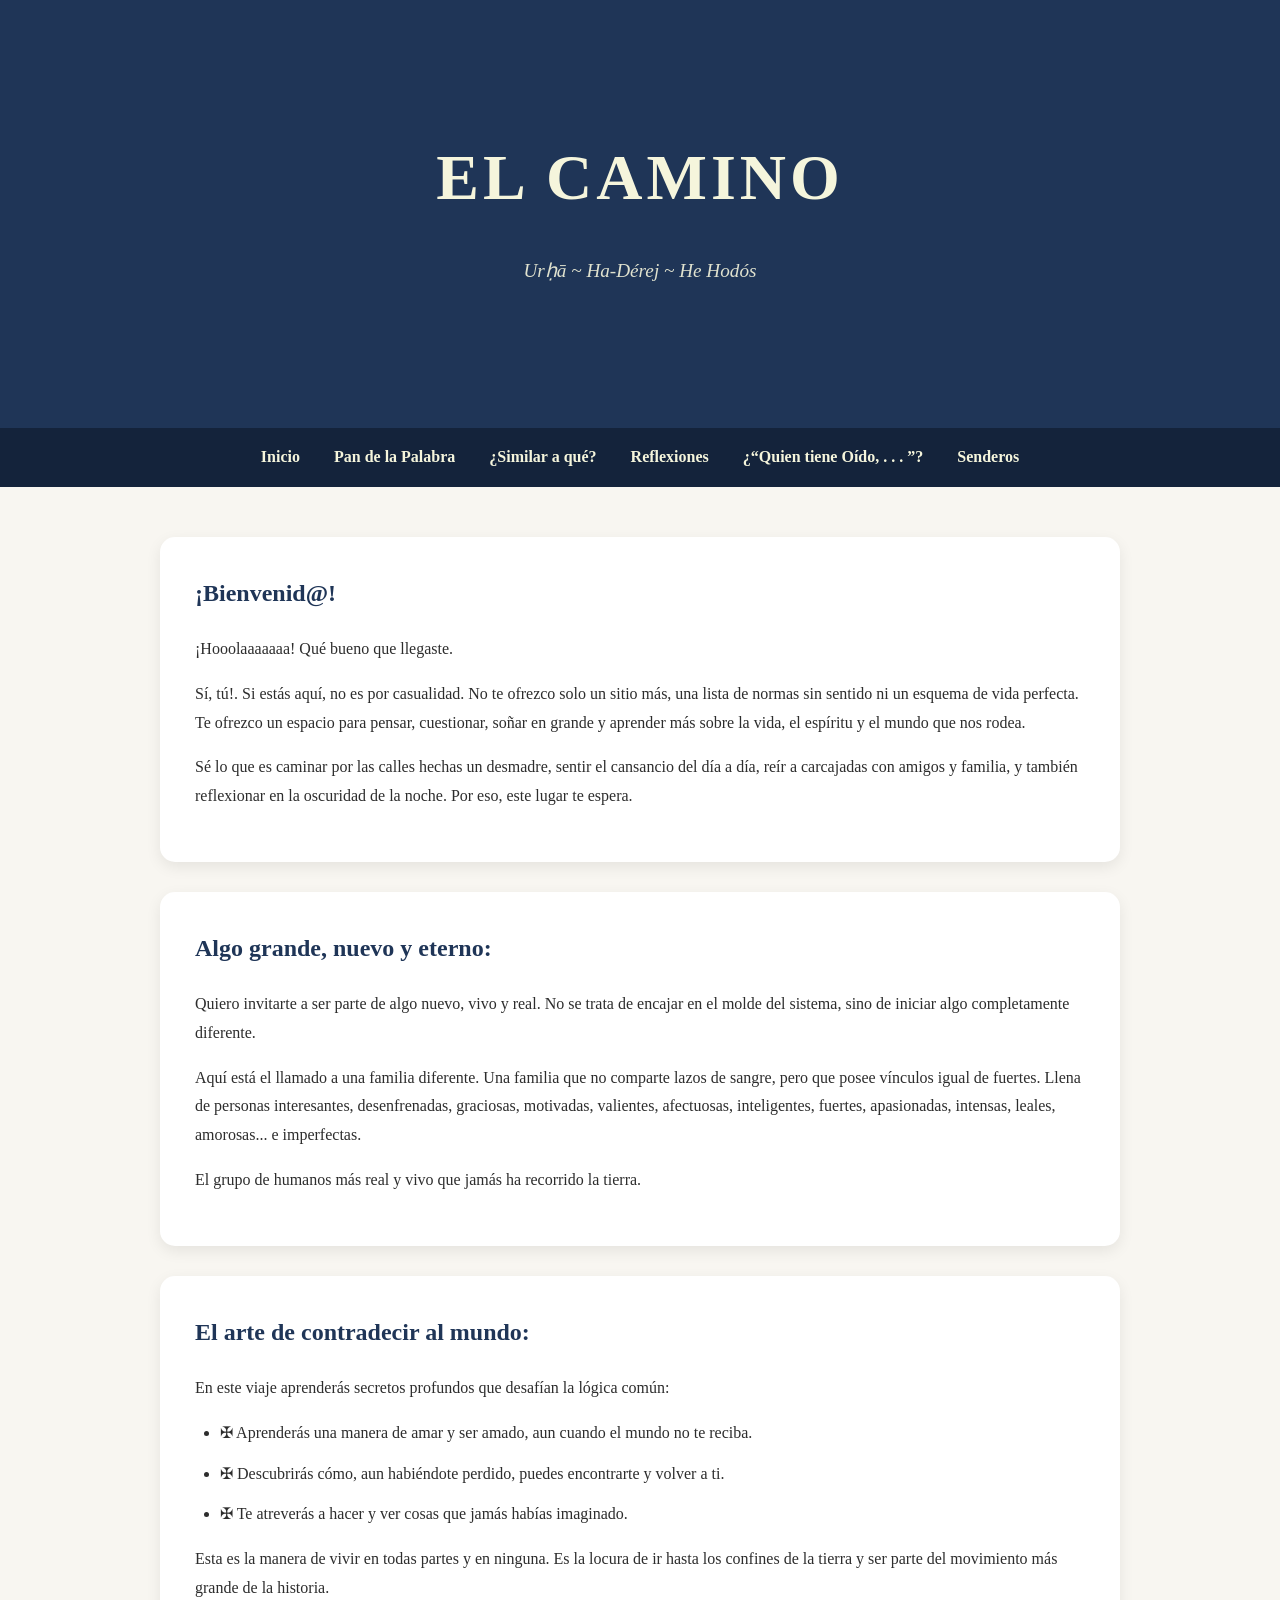
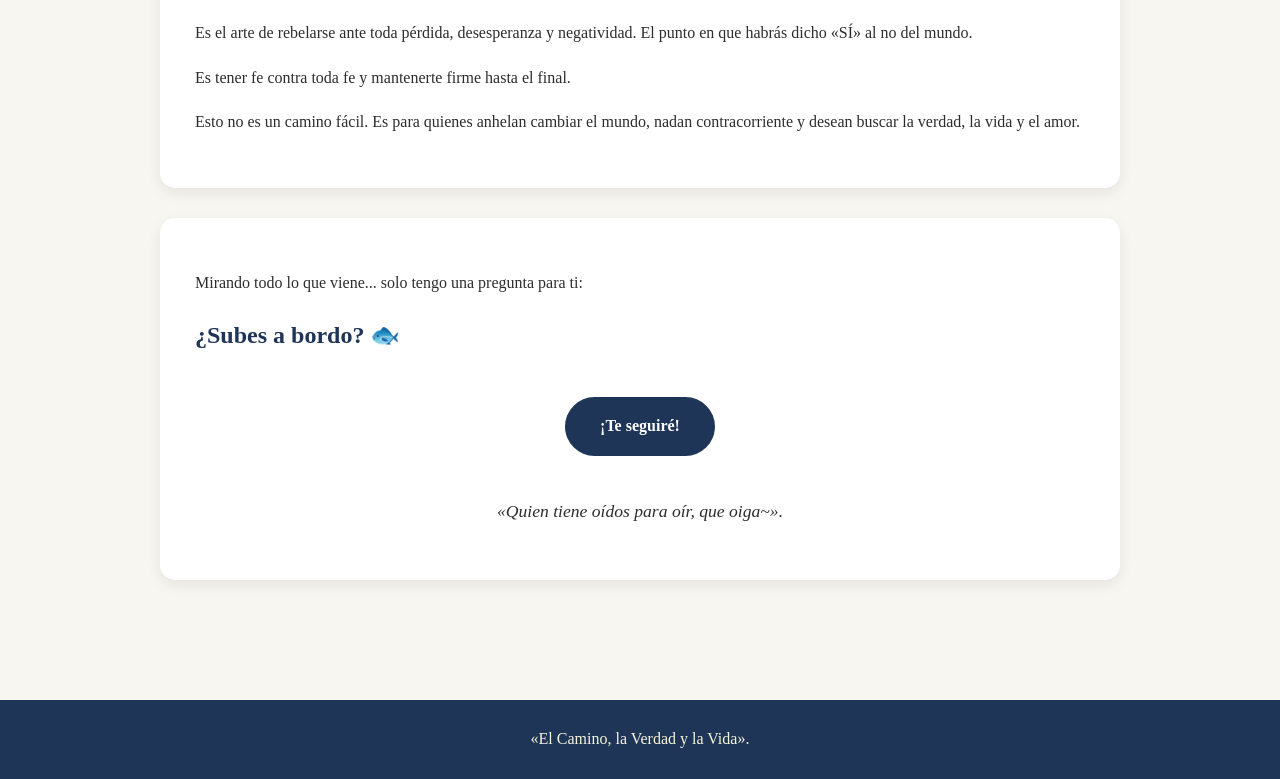
==== index.html @ 8c60557c "Update index.html" ====
<!DOCTYPE html>
<html lang="es">
<head>

<meta charset="UTF-8">
<meta name="viewport" content="width=device-width, initial-scale=1.0">

<title>«El Camino»</title>

<link rel="stylesheet" href="CSS/estilos.css">

<style>

*{
    box-sizing:border-box;
}

body{
    margin:0;
    font-family:Georgia, serif;
    background:#f8f6f1;
    color:#2d2d2d;
    line-height:1.8;
}

header{
    background:#1f3557;
    color:beige;
    text-align:center;
    padding:120px 20px;
}

header h1{
    margin:0;
    font-size:4rem;
    letter-spacing:4px;
    text-transform:uppercase;
}

header p{
    font-size:1.2rem;
    font-style:italic;
    opacity:0.9;
}

nav{
    background:#14233b;
    text-align:center;
    padding:15px;
    position:sticky;
    top:0;
    z-index:100;
}

nav a{
    color:beige;
    text-decoration:none;
    margin:0 15px;
    font-weight:bold;
    transition:0.3s;
}

nav a:hover{
    color:#d9b96e;
}

main{
    max-width:1000px;
    margin:auto;
    padding:50px 20px;
}

.seccion{
    background:white;
    padding:35px;
    margin-bottom:30px;
    border-radius:15px;
    box-shadow:0 5px 15px rgba(0,0,0,.08);
}

h2{
    color:#1f3557;
    margin-top:0;
}

ul{
    padding-left:25px;
}

li{
    margin-bottom:12px;
}

.cta{
    text-align:center;
    margin-top:40px;
}

.cta a{
    background:#1f3557;
    color:white;
    padding:15px 35px;
    border-radius:30px;
    text-decoration:none;
    font-weight:bold;
    display:inline-block;
}

.frase-final{
    text-align:center;
    font-style:italic;
    margin-top:40px;
    font-size:1.1rem;
}

footer{
    background:#1f3557;
    color:beige;
    text-align:center;
    padding:25px;
    margin-top:40px;
}

@media (max-width:768px){

    header h1{
        font-size:2.8rem;
    }

    nav a{
        display:block;
        margin:10px 0;
    }

}

</style>

</head><body><header><h1>El Camino</h1>

<p>
    Urḥā ~ Ha-Dérej ~ He Hodós
</p>

</header><nav>
    <a href="index.html">Inicio</a>
    <a href="pan-de-la-palabra.html">Pan de la Palabra</a>
    <a href="similar-a-que.html">¿Similar a qué?</a>
    <a href="reflexiones.html">Reflexiones</a>
    <a href="quien-tenga-oido.html">¿“Quien tiene Oído, . . . ”?</a>
    <a href="senderos.html">Senderos</a>
</nav><main><section class="seccion">
    
    <h2>¡Bienvenid@!</h2>

    <p>
        ¡Hooolaaaaaaa! Qué bueno que llegaste.
    </p>

    <p>
        Sí, tú!. Si estás aquí, no es por casualidad. No te ofrezco solo un sitio más, una lista de normas sin sentido ni un esquema de vida perfecta. Te ofrezco un espacio para pensar, cuestionar, soñar en grande y aprender más sobre la vida, el espíritu y el mundo que nos rodea.
    </p>

    <p>
        Sé lo que es caminar por las calles hechas un desmadre, sentir el cansancio del día a día, reír a carcajadas con amigos y familia, y también reflexionar en la oscuridad de la noche. Por eso, este lugar te espera.
    </p>

</section>

<section class="seccion">

    <h2>Algo grande, nuevo y eterno:</h2>

    <p>
        Quiero invitarte a ser parte de algo nuevo, vivo y real. No se trata de encajar en el molde del sistema, sino de iniciar algo completamente diferente.
    </p>

    <p>
        Aquí está el llamado a una familia diferente. Una familia que no comparte lazos de sangre, pero que posee vínculos igual de fuertes. Llena de personas interesantes, desenfrenadas, graciosas, motivadas, valientes, afectuosas, inteligentes, fuertes, apasionadas, intensas, leales, amorosas... e imperfectas.
    </p>

    <p>
        El grupo de humanos más real y vivo que jamás ha recorrido la tierra.
    </p>

</section>

<section class="seccion">

    <h2>El arte de contradecir al mundo:</h2>

    <p>
        En este viaje aprenderás secretos profundos que desafían la lógica común:
    </p>

    <ul>
        <li>✠ Aprenderás una manera de amar y ser amado, aun cuando el mundo no te reciba.</li>

        <li>✠ Descubrirás cómo, aun habiéndote perdido, puedes encontrarte y volver a ti.</li>

        <li>✠ Te atreverás a hacer y ver cosas que jamás habías imaginado.</li>
    </ul>

    <p>
        Esta es la manera de vivir en todas partes y en ninguna. Es la locura de ir hasta los confines de la tierra y ser parte del movimiento más grande de la historia.
    </p>

    <p>
        Es el arte de rebelarse ante toda pérdida, desesperanza y negatividad. El punto en que habrás dicho «SÍ» al no del mundo.
    </p>

    <p>
        Es tener fe contra toda fe y mantenerte firme hasta el final.
    </p>

    <p>
        Esto no es un camino fácil. Es para quienes anhelan cambiar el mundo, nadan contracorriente y desean buscar la verdad, la vida y el amor.
    </p>

</section>

<section class="seccion">

    <p>
        Mirando todo lo que viene... solo tengo una pregunta para ti:
    </p>

    <h2>¿Subes a bordo? 🐟</h2>

    <div class="cta">
        <a href="#">¡Te seguiré!</a>
    </div>

    <p class="frase-final">
        «Quien tiene oídos para oír, que oiga~».
    </p>

</section>

</main><footer>
    «El Camino, la Verdad y la Vida».
</footer></body>
</html>
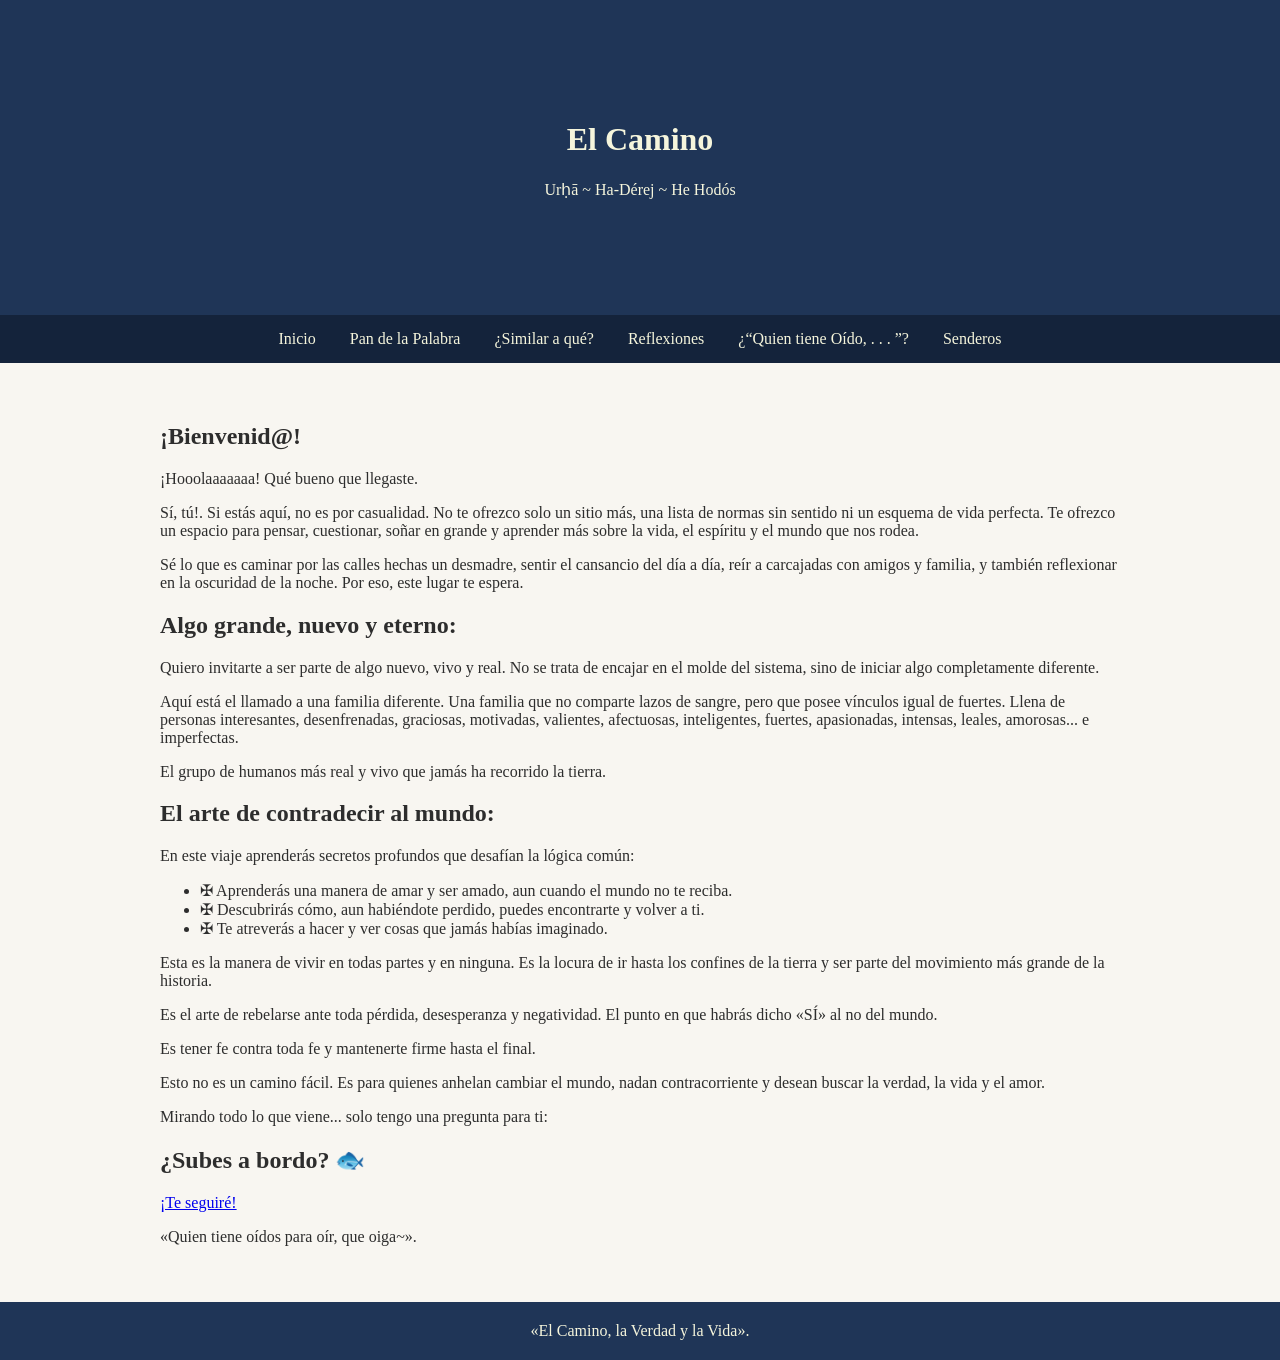
==== commit eeef69d2: "Update index.html" ====
--- a/index.html
+++ b/index.html
@@ -4,137 +4,8 @@
 
 <meta charset="UTF-8">
 <meta name="viewport" content="width=device-width, initial-scale=1.0">
-
 <title>«El Camino»</title>
-
-<link rel="stylesheet" href="CSS/estilos.css">
-
-<style>
-
-*{
-    box-sizing:border-box;
-}
-
-body{
-    margin:0;
-    font-family:Georgia, serif;
-    background:#f8f6f1;
-    color:#2d2d2d;
-    line-height:1.8;
-}
-
-header{
-    background:#1f3557;
-    color:beige;
-    text-align:center;
-    padding:120px 20px;
-}
-
-header h1{
-    margin:0;
-    font-size:4rem;
-    letter-spacing:4px;
-    text-transform:uppercase;
-}
-
-header p{
-    font-size:1.2rem;
-    font-style:italic;
-    opacity:0.9;
-}
-
-nav{
-    background:#14233b;
-    text-align:center;
-    padding:15px;
-    position:sticky;
-    top:0;
-    z-index:100;
-}
-
-nav a{
-    color:beige;
-    text-decoration:none;
-    margin:0 15px;
-    font-weight:bold;
-    transition:0.3s;
-}
-
-nav a:hover{
-    color:#d9b96e;
-}
-
-main{
-    max-width:1000px;
-    margin:auto;
-    padding:50px 20px;
-}
-
-.seccion{
-    background:white;
-    padding:35px;
-    margin-bottom:30px;
-    border-radius:15px;
-    box-shadow:0 5px 15px rgba(0,0,0,.08);
-}
-
-h2{
-    color:#1f3557;
-    margin-top:0;
-}
-
-ul{
-    padding-left:25px;
-}
-
-li{
-    margin-bottom:12px;
-}
-
-.cta{
-    text-align:center;
-    margin-top:40px;
-}
-
-.cta a{
-    background:#1f3557;
-    color:white;
-    padding:15px 35px;
-    border-radius:30px;
-    text-decoration:none;
-    font-weight:bold;
-    display:inline-block;
-}
-
-.frase-final{
-    text-align:center;
-    font-style:italic;
-    margin-top:40px;
-    font-size:1.1rem;
-}
-
-footer{
-    background:#1f3557;
-    color:beige;
-    text-align:center;
-    padding:25px;
-    margin-top:40px;
-}
-
-@media (max-width:768px){
-
-    header h1{
-        font-size:2.8rem;
-    }
-
-    nav a{
-        display:block;
-        margin:10px 0;
-    }
-
-}
-
-</style>
+<link rel="stylesheet" href="css/estilos.css">
 
 </head><body><header><h1>El Camino</h1>
 
--- a/css/estilos.css
+++ b/css/estilos.css
@@ -0,0 +1,42 @@
+*{
+    box-sizing:border-box;
+}
+
+body{
+    margin:0;
+    font-family:Georgia, serif;
+    background:#f8f6f1;
+    color:#2d2d2d;
+}
+
+header{
+    background:#1f3557;
+    color:beige;
+    text-align:center;
+    padding:100px 20px;
+}
+
+nav{
+    background:#14233b;
+    padding:15px;
+    text-align:center;
+}
+
+nav a{
+    color:beige;
+    text-decoration:none;
+    margin:0 15px;
+}
+
+main{
+    max-width:1000px;
+    margin:auto;
+    padding:40px 20px;
+}
+
+footer{
+    background:#1f3557;
+    color:beige;
+    text-align:center;
+    padding:20px;
+}
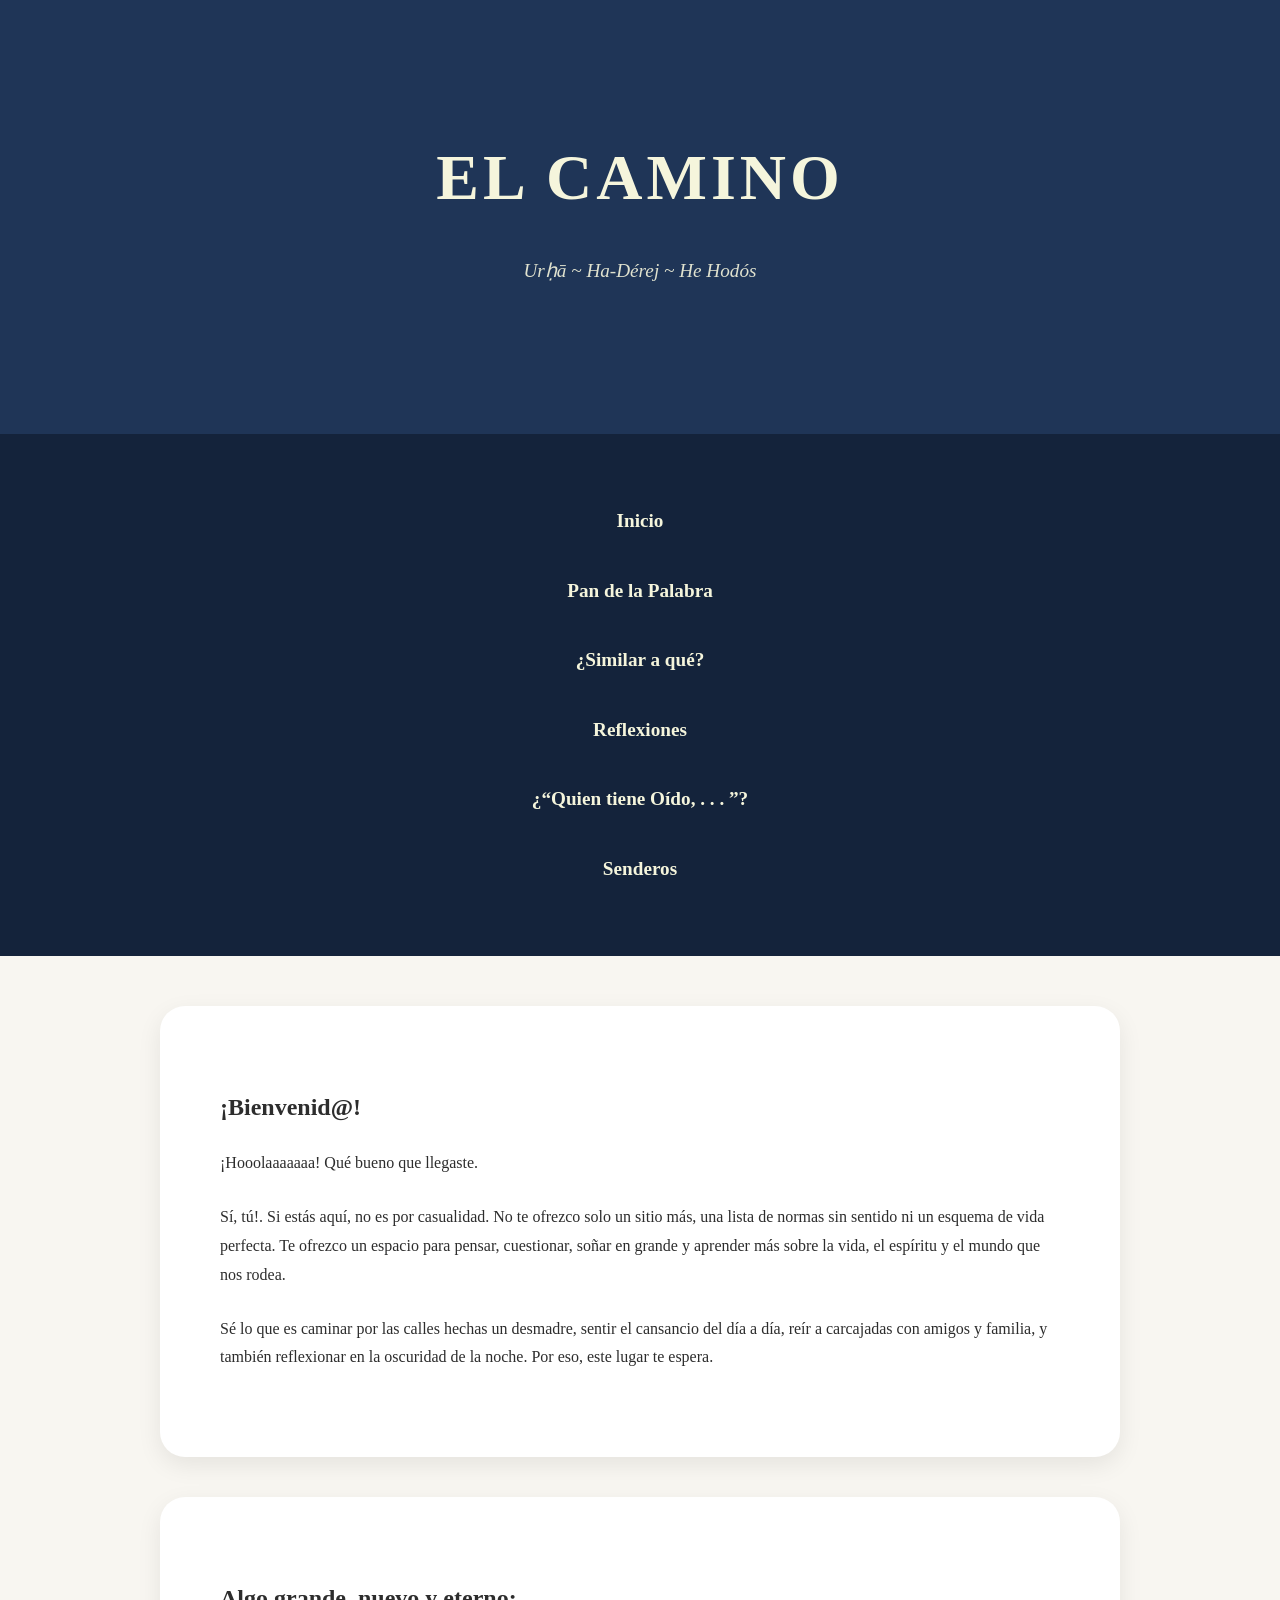
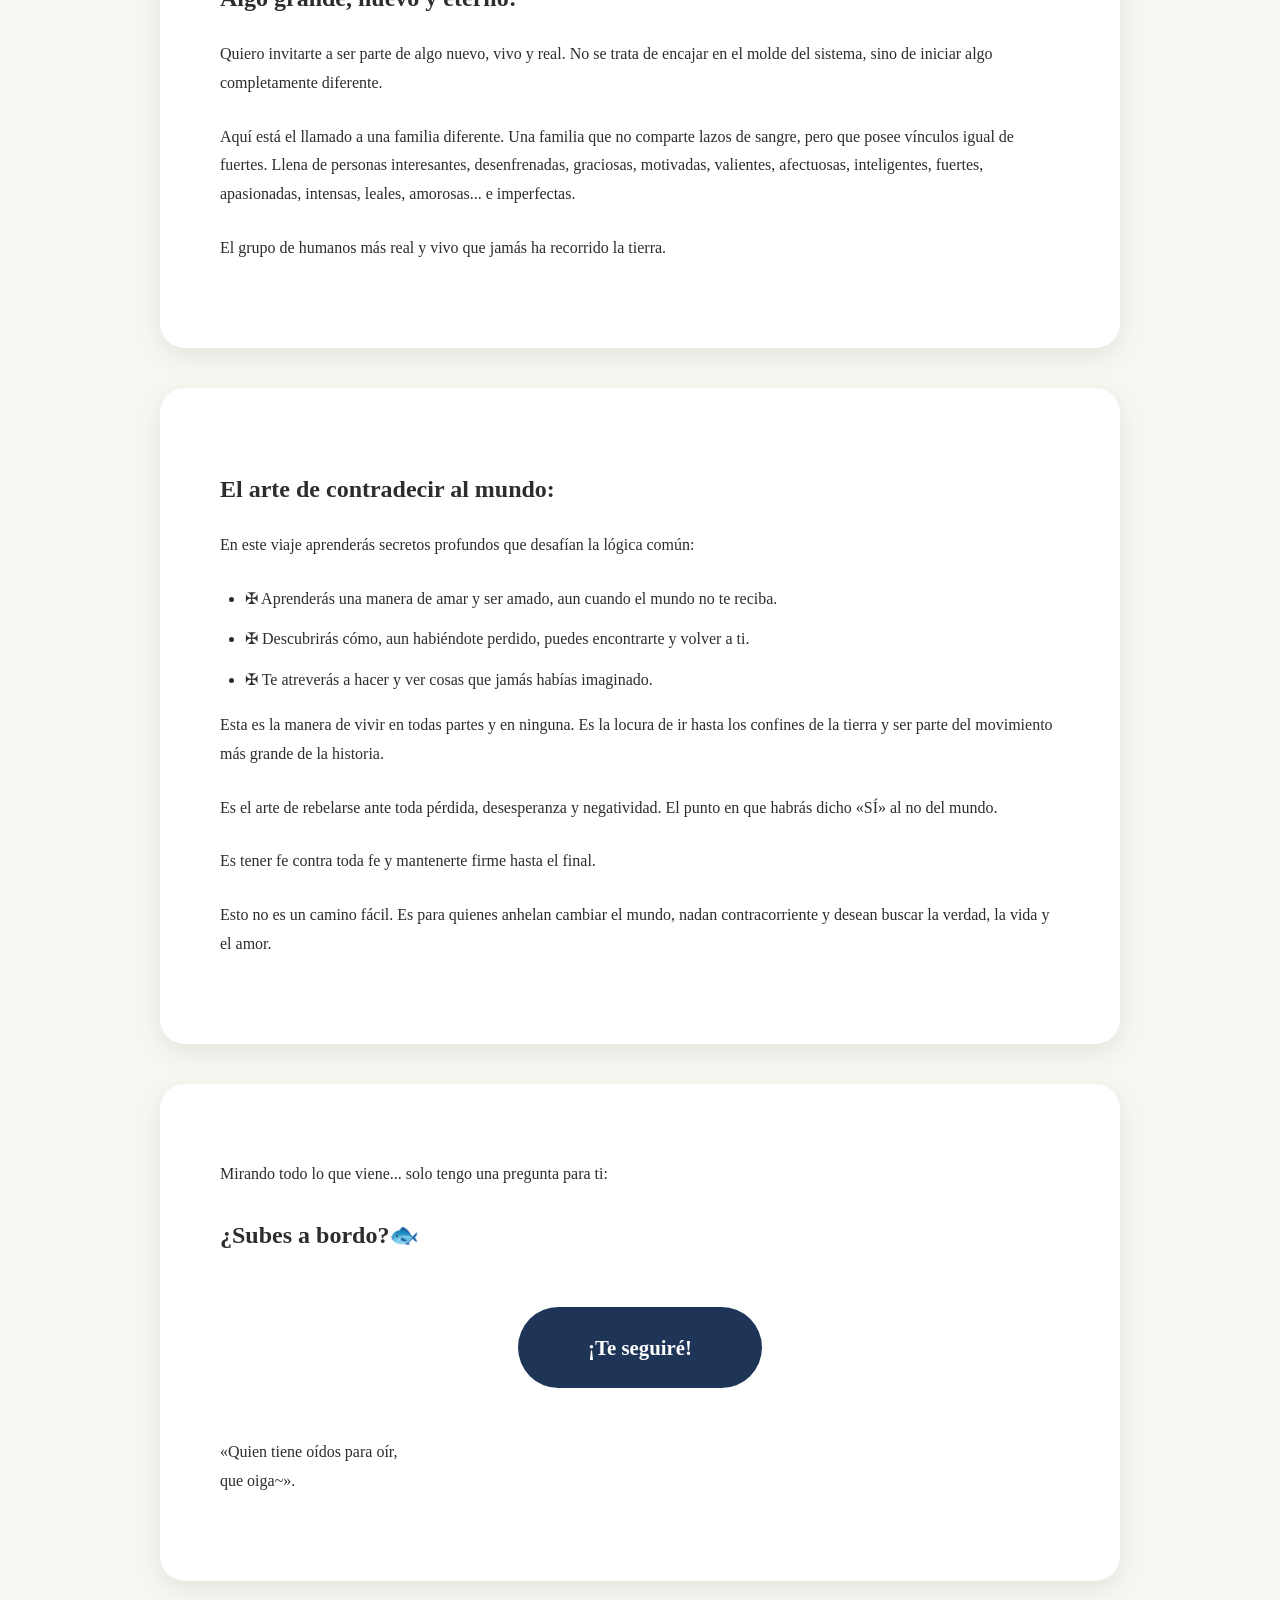
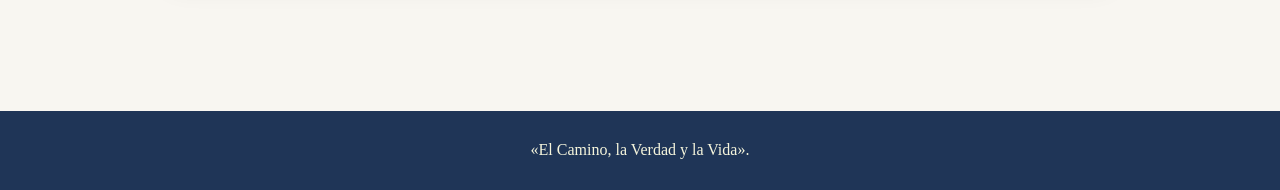
==== commit 7dac8ce3: "Update index.html" ====
--- a/index.html
+++ b/index.html
@@ -96,14 +96,15 @@
         Mirando todo lo que viene... solo tengo una pregunta para ti:
     </p>
 
-    <h2>¿Subes a bordo? 🐟</h2>
+    <h2>¿Subes a bordo?🐟</h2>
 
     <div class="cta">
         <a href="#">¡Te seguiré!</a>
     </div>
 
     <p class="frase-final">
-        «Quien tiene oídos para oír, que oiga~».
+        «Quien tiene oídos para oír,<br>
+        que oiga~».
     </p>
 
 </section>
--- a/css/estilos.css
+++ b/css/estilos.css
@@ -7,36 +7,119 @@
     font-family:Georgia, serif;
     background:#f8f6f1;
     color:#2d2d2d;
+    line-height:1.8;
 }
 
 header{
     background:#1f3557;
     color:beige;
     text-align:center;
-    padding:100px 20px;
+    padding:120px 20px;
+}
+
+header h1{
+    margin:0;
+    font-size:4rem;
+    letter-spacing:4px;
+    text-transform:uppercase;
+}
+
+header p{
+    font-size:1.2rem;
+    font-style:italic;
+    opacity:.9;
 }
 
 nav{
     background:#14233b;
-    padding:15px;
+    position:sticky;
+    top:0;
+    z-index:100;
     text-align:center;
+    padding:35px 20px;
 }
 
 nav a{
+    display:block;
     color:beige;
     text-decoration:none;
-    margin:0 15px;
+    font-weight:bold;
+    font-size:1.2rem;
+    margin:35px 0;
+}
+
+nav a:hover{
+    color:#d9b96e;
 }
 
 main{
     max-width:1000px;
     margin:auto;
-    padding:40px 20px;
+    padding:50px 20px;
+}
+
+.seccion{
+    background:white;
+    padding:60px;
+    margin-bottom:40px;
+    border-radius:25px;
+    box-shadow:0 8px 25px rgba(0,0,0,.08);
+}    p{
+    margin-bottom:25px;
+    }
+}
+h2{
+    color:#1f3557;
+    margin-top:0;
+}
+
+ul{
+    padding-left:25px;
+}
+
+li{
+    margin-bottom:12px;
 }
 
 footer{
     background:#1f3557;
     color:beige;
     text-align:center;
-    padding:20px;
+    padding:25px;
+    margin-top:40px;
 }
+
+@media (max-width:768px){
+
+    header h1{
+        font-size:2.8rem;
+    }
+
+    nav a{
+        display:inline-block;
+        margin:5px;
+    }
+ 
+.frase-final{
+    text-align:center;
+    font-style:italic;
+    font-size:1.2rem;
+    margin-top:50px;
+}
+    
+}.cta{
+    text-align:center;
+    margin-top:50px;
+    margin-bottom:50px;
+}
+
+.cta a{
+    background:#1f3557;
+    color:white;
+    padding:22px 70px;
+    border-radius:50px;
+    text-decoration:none;
+    font-weight:bold;
+    font-size:1.3rem;
+    display:inline-block;
+}
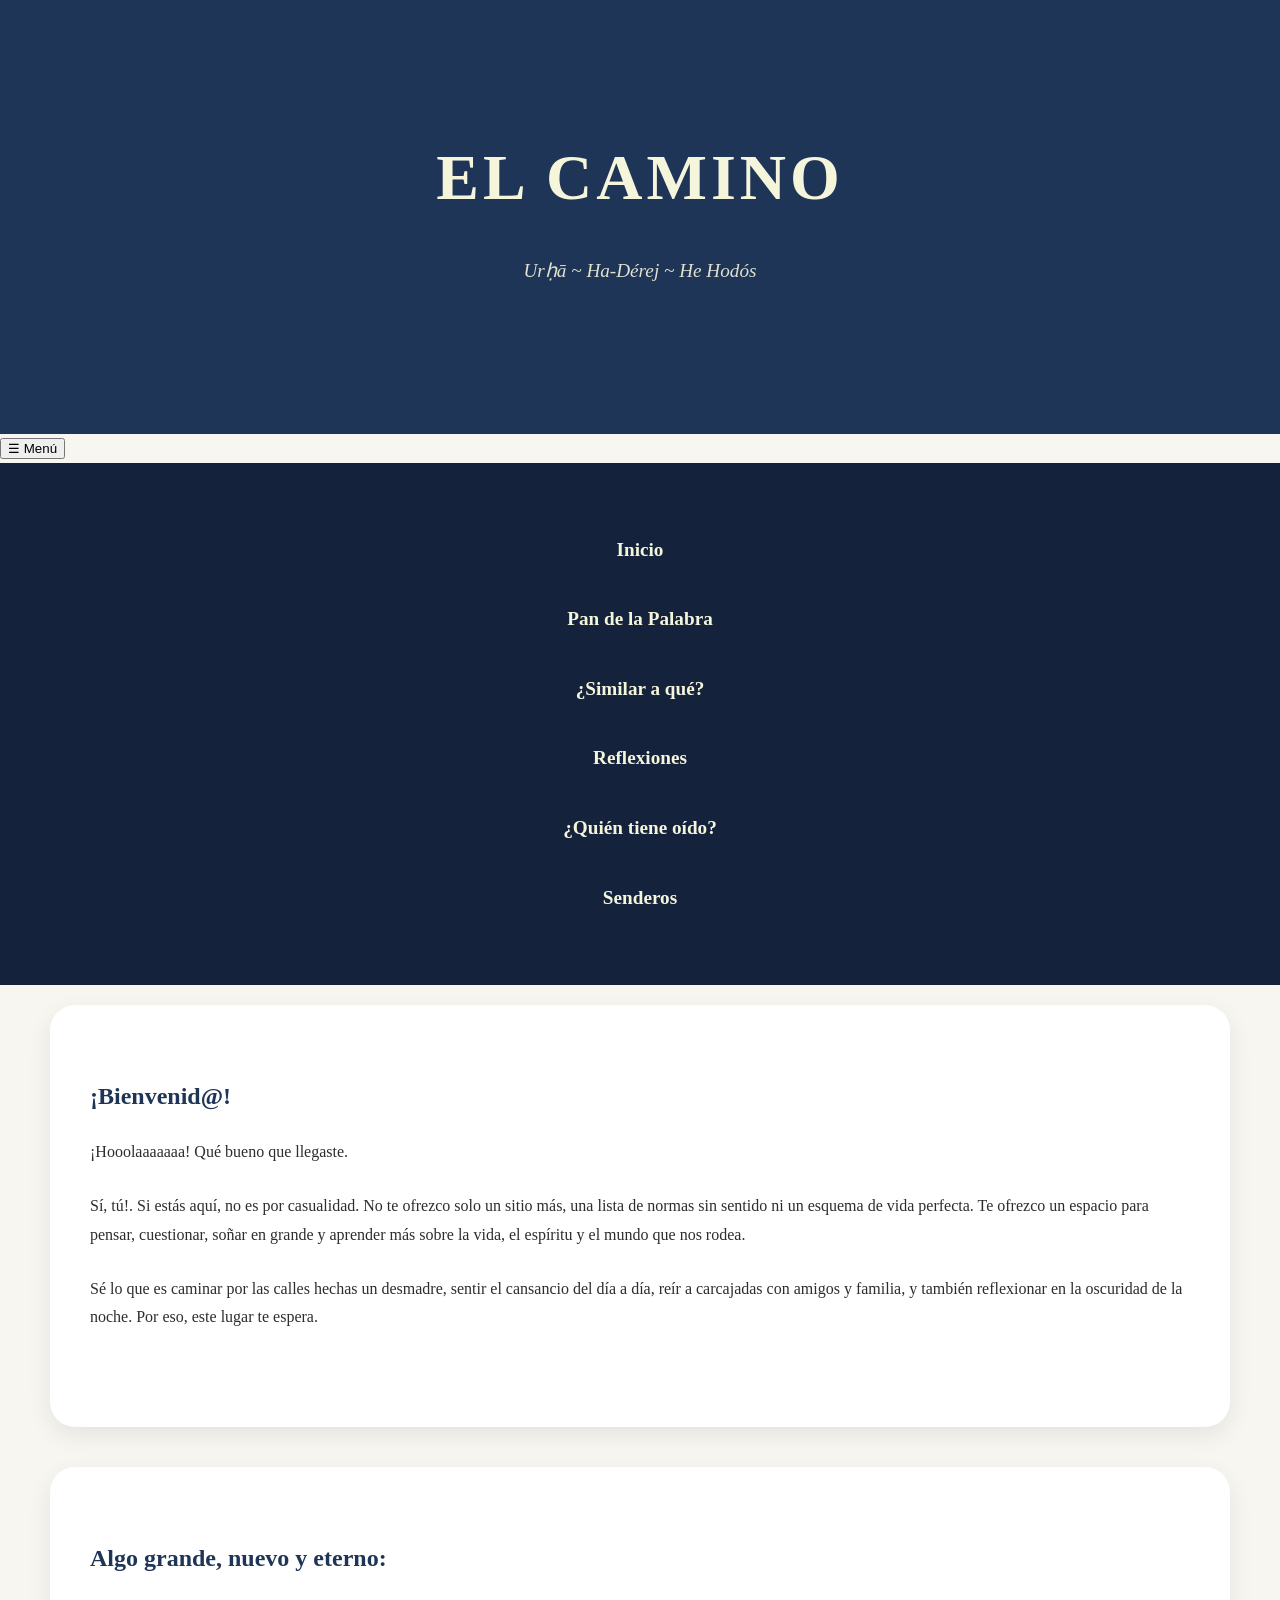
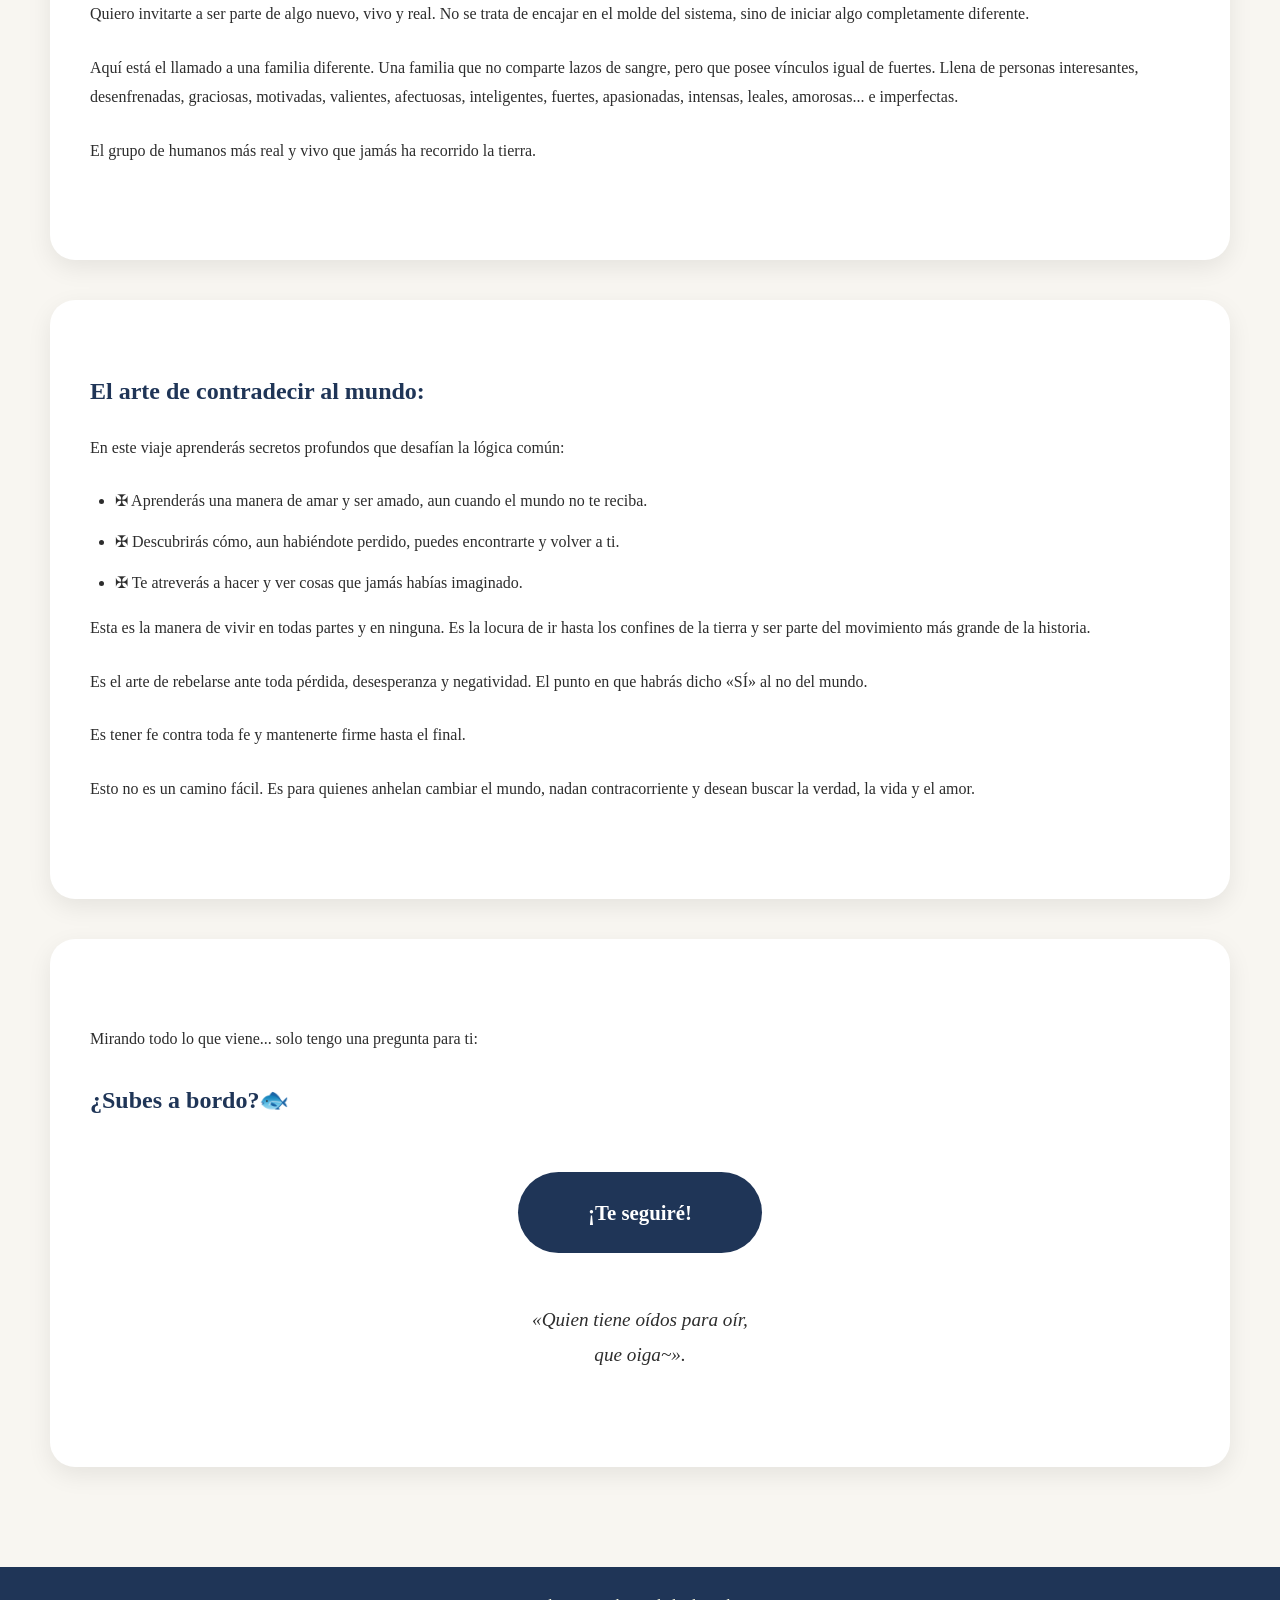
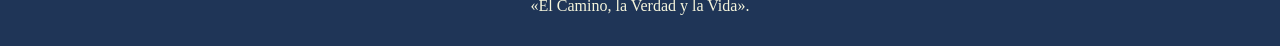
==== commit b584deb4: "Update index.html" ====
--- a/index.html
+++ b/index.html
@@ -13,12 +13,16 @@
     Urḥā ~ Ha-Dérej ~ He Hodós
 </p>
 
-</header><nav>
+</header><button class="menu-btn" onclick="toggleMenu()">
+☰ Menú
+</button>
+
+<nav id="menu">
     <a href="index.html">Inicio</a>
     <a href="pan-de-la-palabra.html">Pan de la Palabra</a>
     <a href="similar-a-que.html">¿Similar a qué?</a>
     <a href="reflexiones.html">Reflexiones</a>
-    <a href="quien-tenga-oido.html">¿“Quien tiene Oído, . . . ”?</a>
+    <a href="quien-tenga-oido.html">¿Quién tiene oído?</a>
     <a href="senderos.html">Senderos</a>
 </nav><main><section class="seccion">
     
--- a/css/estilos.css
+++ b/css/estilos.css
@@ -53,21 +53,24 @@
 }
 
 main{
-    max-width:1000px;
+    width:100%;
+    max-width:1200px;
     margin:auto;
-    padding:50px 20px;
+    padding:20px 10px;
 }
 
 .seccion{
     background:white;
-    padding:60px;
+    padding:70px 40px;
     margin-bottom:40px;
     border-radius:25px;
     box-shadow:0 8px 25px rgba(0,0,0,.08);
-}    p{
+}
+
+p{
     margin-bottom:25px;
-    }
 }
+
 h2{
     color:#1f3557;
     margin-top:0;
@@ -79,6 +82,31 @@
 
 li{
     margin-bottom:12px;
+}
+
+.frase-final{
+    text-align:center;
+    font-style:italic;
+    font-size:1.2rem;
+    margin-top:50px;
+}
+
+.cta{
+    text-align:center;
+    margin-top:50px;
+    margin-bottom:50px;
+}
+
+.cta a{
+    background:#1f3557;
+    color:white;
+    padding:22px 70px;
+    border-radius:50px;
+    text-decoration:none;
+    font-weight:bold;
+    font-size:1.3rem;
+    display:inline-block;
+    white-space:nowrap;
 }
 
 footer{
@@ -96,30 +124,40 @@
     }
 
     nav a{
-        display:inline-block;
-        margin:5px;
+        display:block;
+        margin:25px 0;
     }
- 
-.frase-final{
-    text-align:center;
-    font-style:italic;
+
+
+    .menu-btn{
+    width:100%;
+    background:#14233b;
+    color:beige;
+    border:none;
+    padding:18px;
     font-size:1.2rem;
-    margin-top:50px;
-}
-    
-}.cta{
-    text-align:center;
-    margin-top:50px;
-    margin-bottom:50px;
+    font-family:Georgia, serif;
+    cursor:pointer;
+    position:sticky;
+    top:0;
+    z-index:101;
 }
 
-.cta a{
-    background:#1f3557;
-    color:white;
-    padding:22px 70px;
-    border-radius:50px;
+#menu{
+    display:none;
+    background:#14233b;
+    text-align:center;
+    padding:20px;
+}
+
+#menu a{
+    display:block;
+    color:beige;
     text-decoration:none;
     font-weight:bold;
-    font-size:1.3rem;
-    display:inline-block;
+    margin:20px 0;
 }
+
+#menu a:hover{
+    color:#d9b96e;
+}
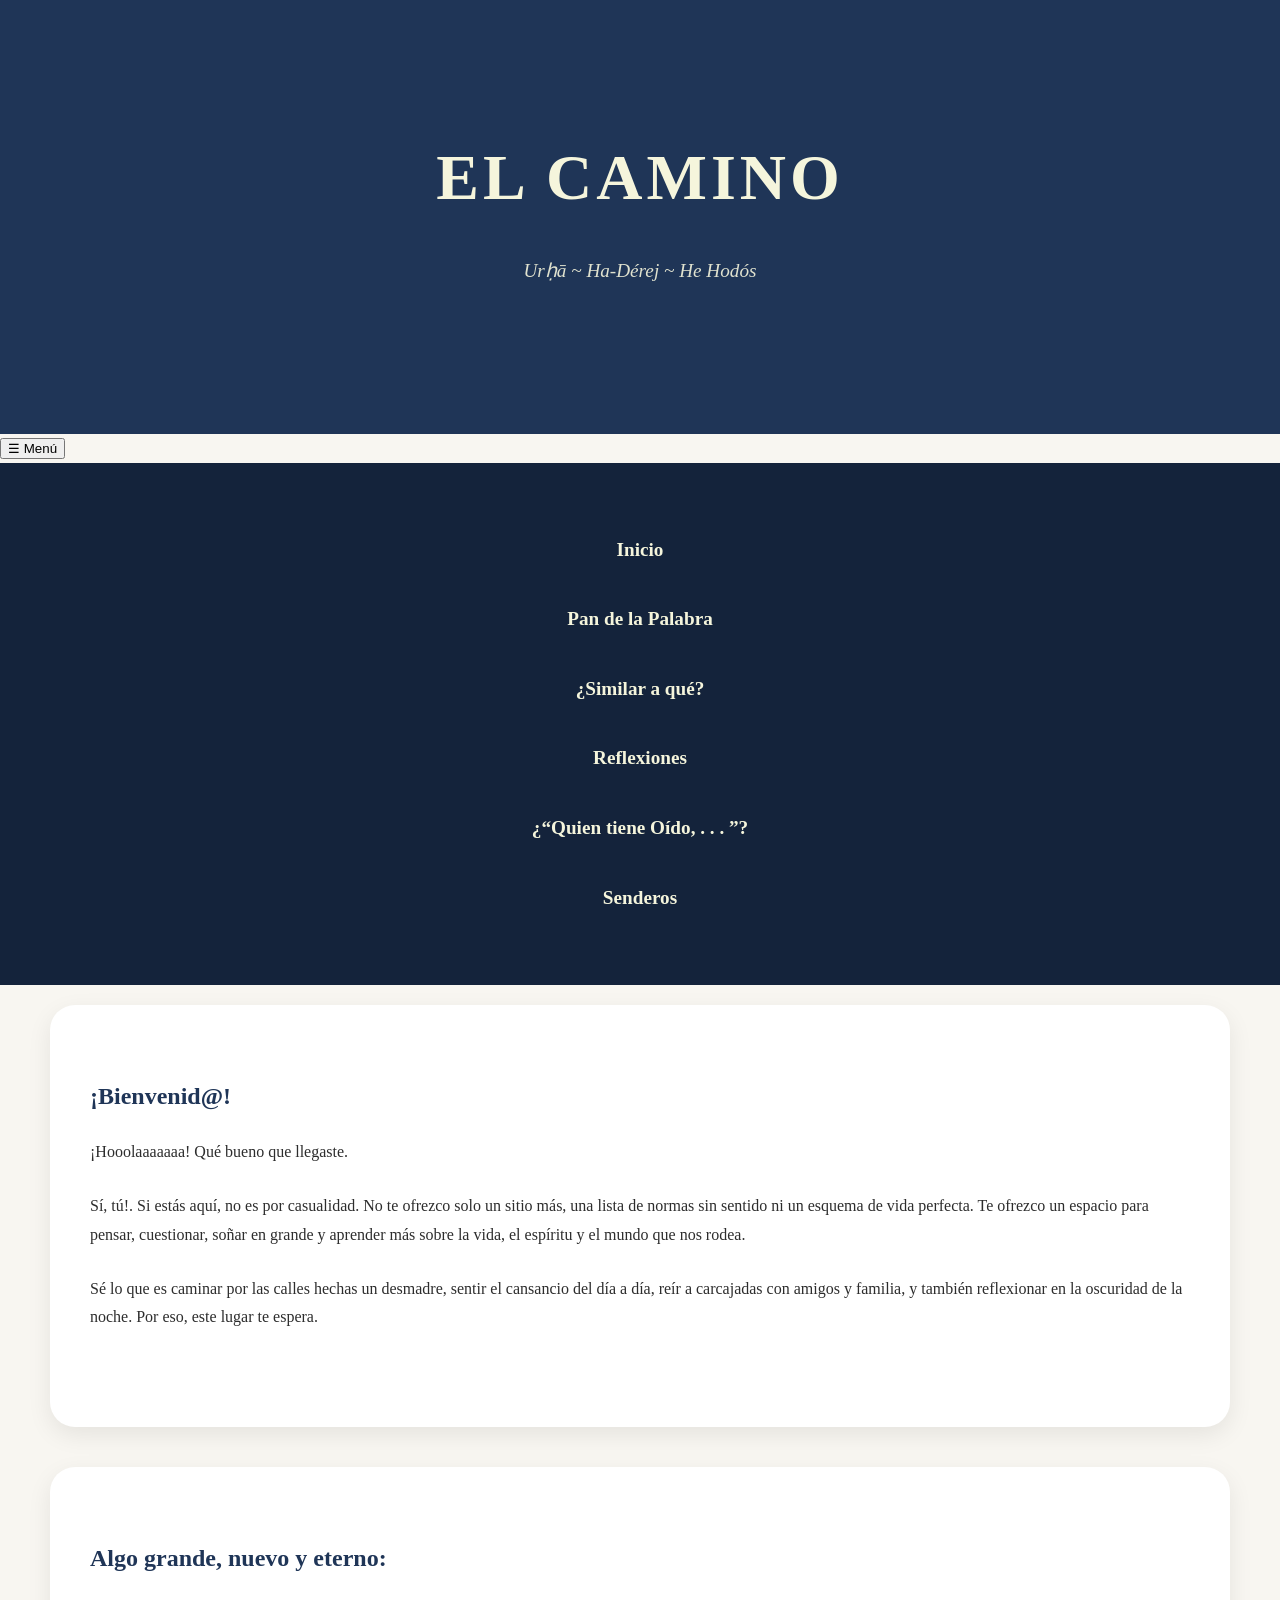
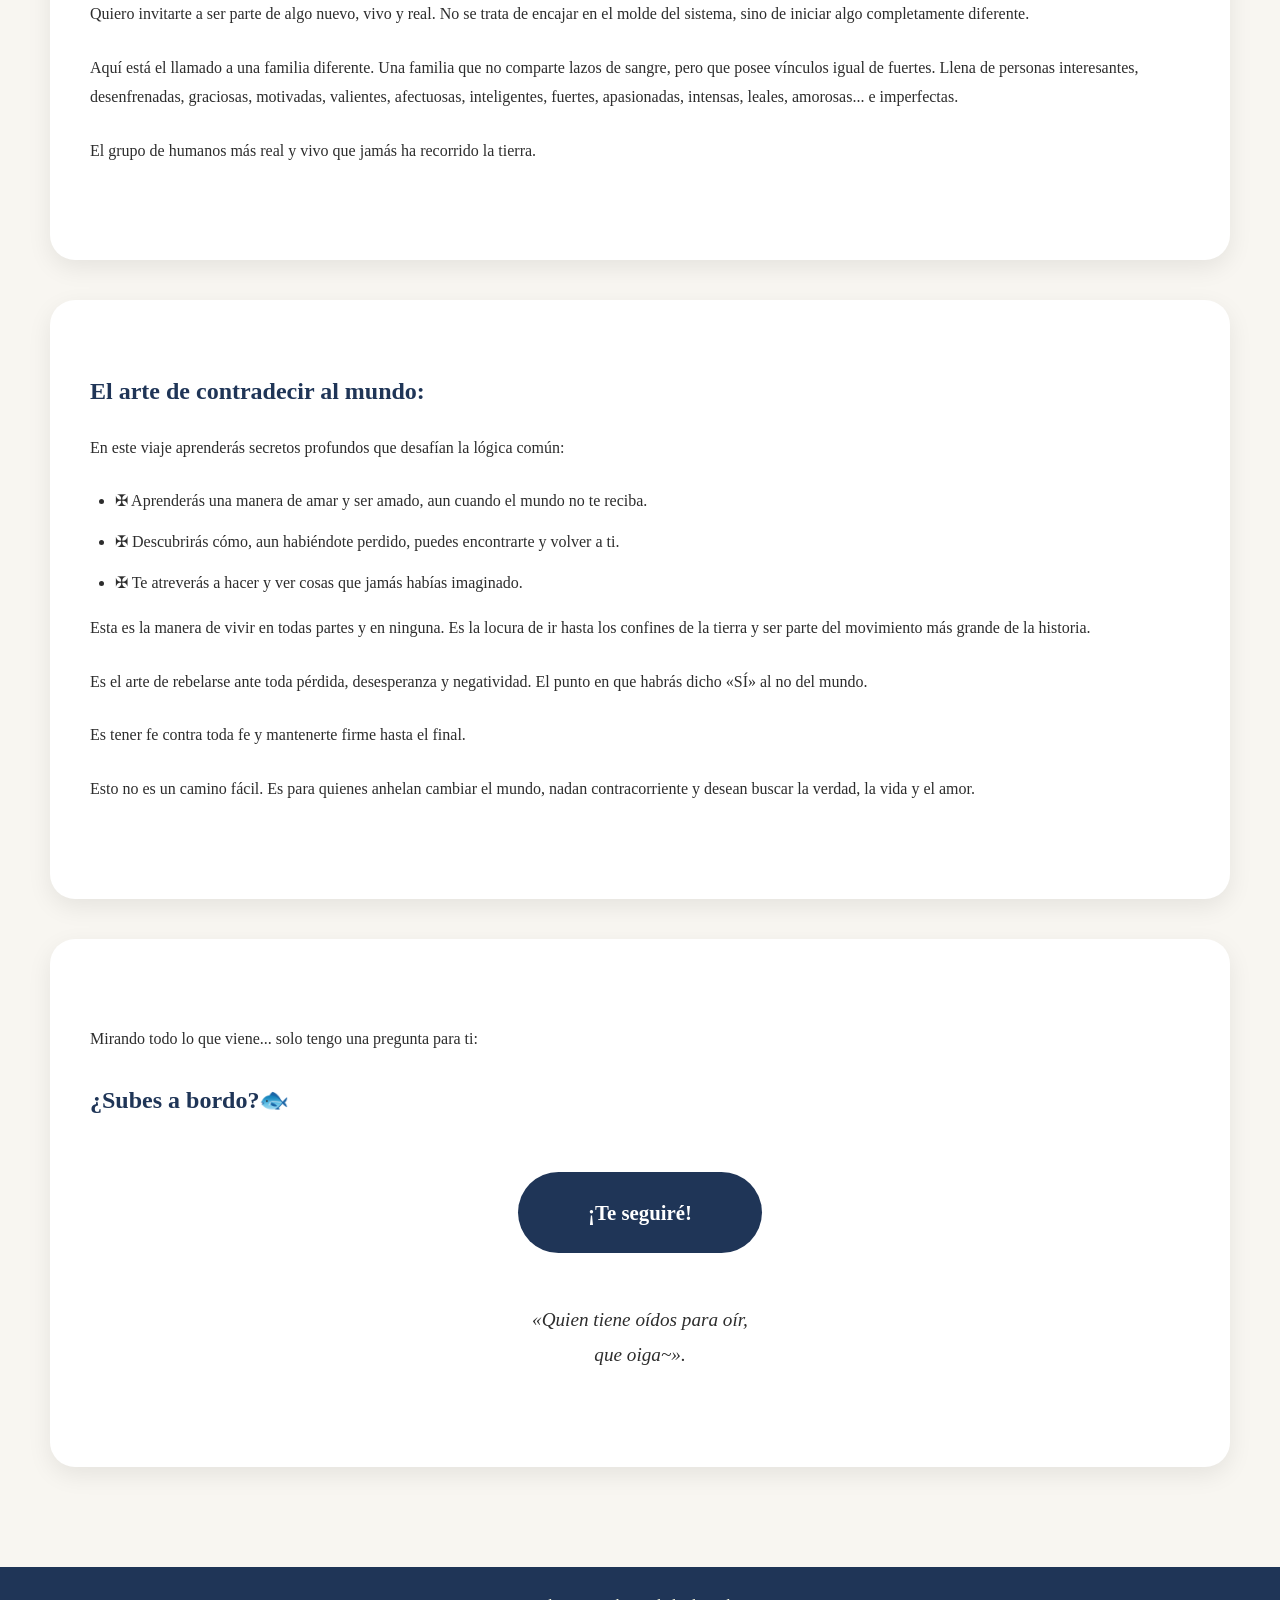
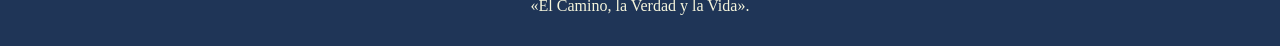
==== commit 025c98a8: "Update index.html" ====
--- a/index.html
+++ b/index.html
@@ -22,7 +22,7 @@
     <a href="pan-de-la-palabra.html">Pan de la Palabra</a>
     <a href="similar-a-que.html">¿Similar a qué?</a>
     <a href="reflexiones.html">Reflexiones</a>
-    <a href="quien-tenga-oido.html">¿Quién tiene oído?</a>
+    <a href="quien-tenga-oido.html">¿“Quien tiene Oído, . . . ”?</a>
     <a href="senderos.html">Senderos</a>
 </nav><main><section class="seccion">
     
@@ -115,5 +115,17 @@
 
 </main><footer>
     «El Camino, la Verdad y la Vida».
-</footer></body>
+</footer>
+<script>
+function toggleMenu() {
+    const menu = document.getElementById("menu");
+
+    if(menu.style.display === "block"){
+        menu.style.display = "none";
+    } else {
+        menu.style.display = "block";
+    }
+}
+</script>
+</body>
 </html>
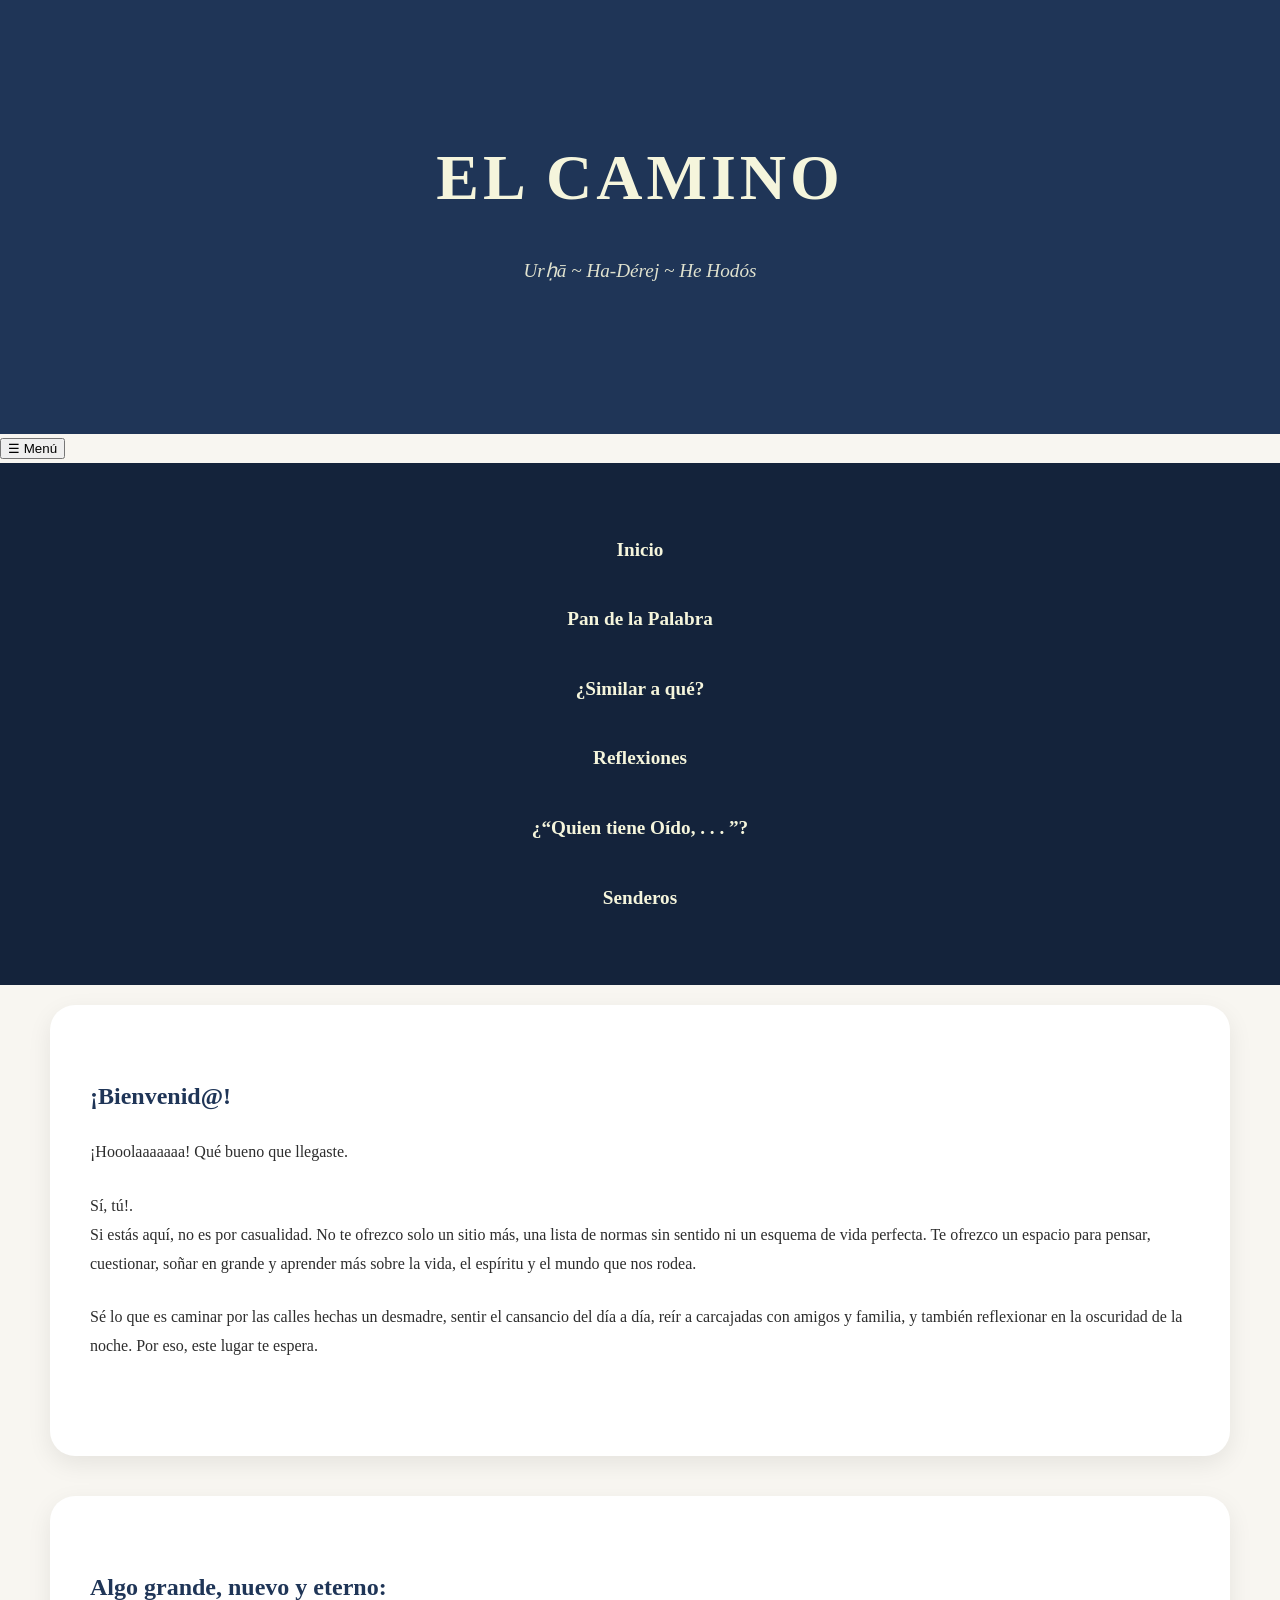
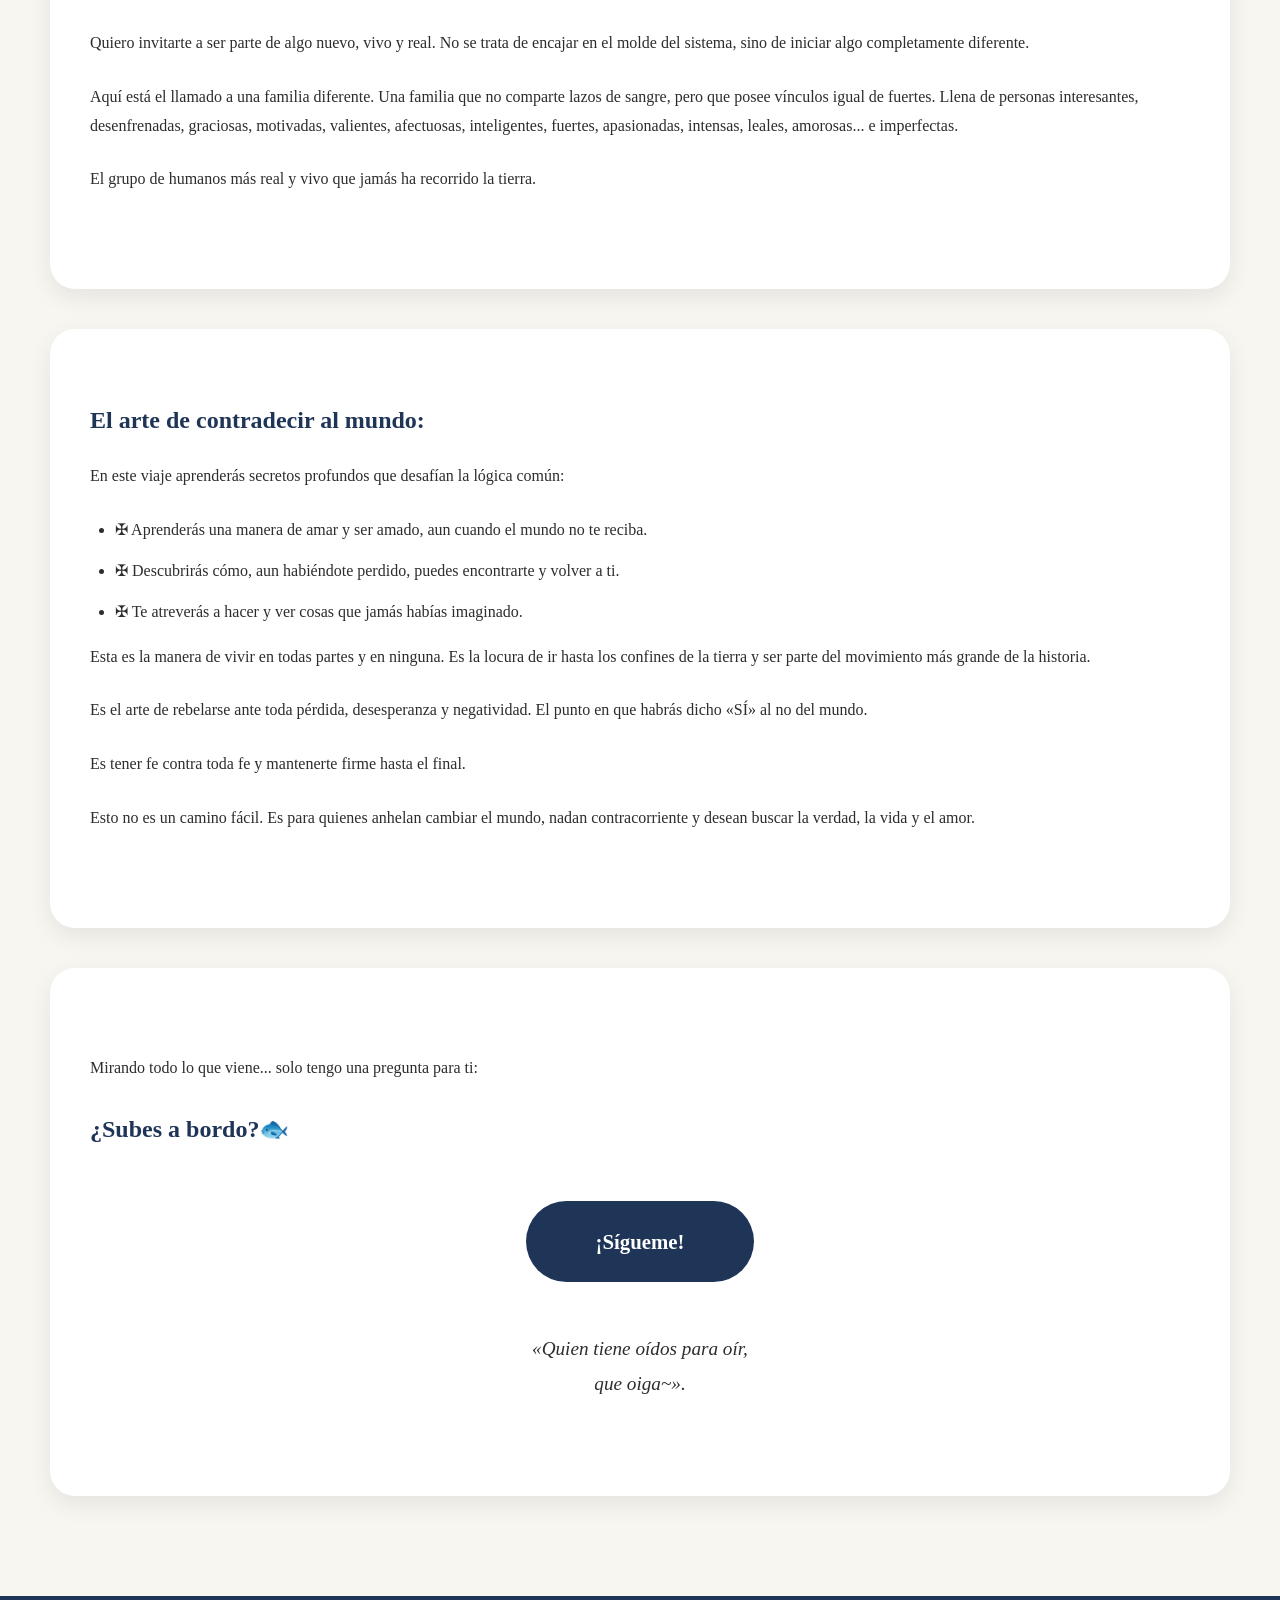
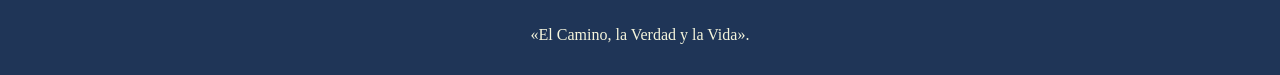
==== commit c7d402c0: "Update index.html" ====
--- a/index.html
+++ b/index.html
@@ -33,7 +33,8 @@
     </p>
 
     <p>
-        Sí, tú!. Si estás aquí, no es por casualidad. No te ofrezco solo un sitio más, una lista de normas sin sentido ni un esquema de vida perfecta. Te ofrezco un espacio para pensar, cuestionar, soñar en grande y aprender más sobre la vida, el espíritu y el mundo que nos rodea.
+        Sí, tú!.<br>
+        Si estás aquí, no es por casualidad. No te ofrezco solo un sitio más, una lista de normas sin sentido ni un esquema de vida perfecta. Te ofrezco un espacio para pensar, cuestionar, soñar en grande y aprender más sobre la vida, el espíritu y el mundo que nos rodea.
     </p>
 
     <p>
@@ -103,7 +104,7 @@
     <h2>¿Subes a bordo?🐟</h2>
 
     <div class="cta">
-        <a href="#">¡Te seguiré!</a>
+        <a href="#">¡Sígueme!</a>
     </div>
 
     <p class="frase-final">
